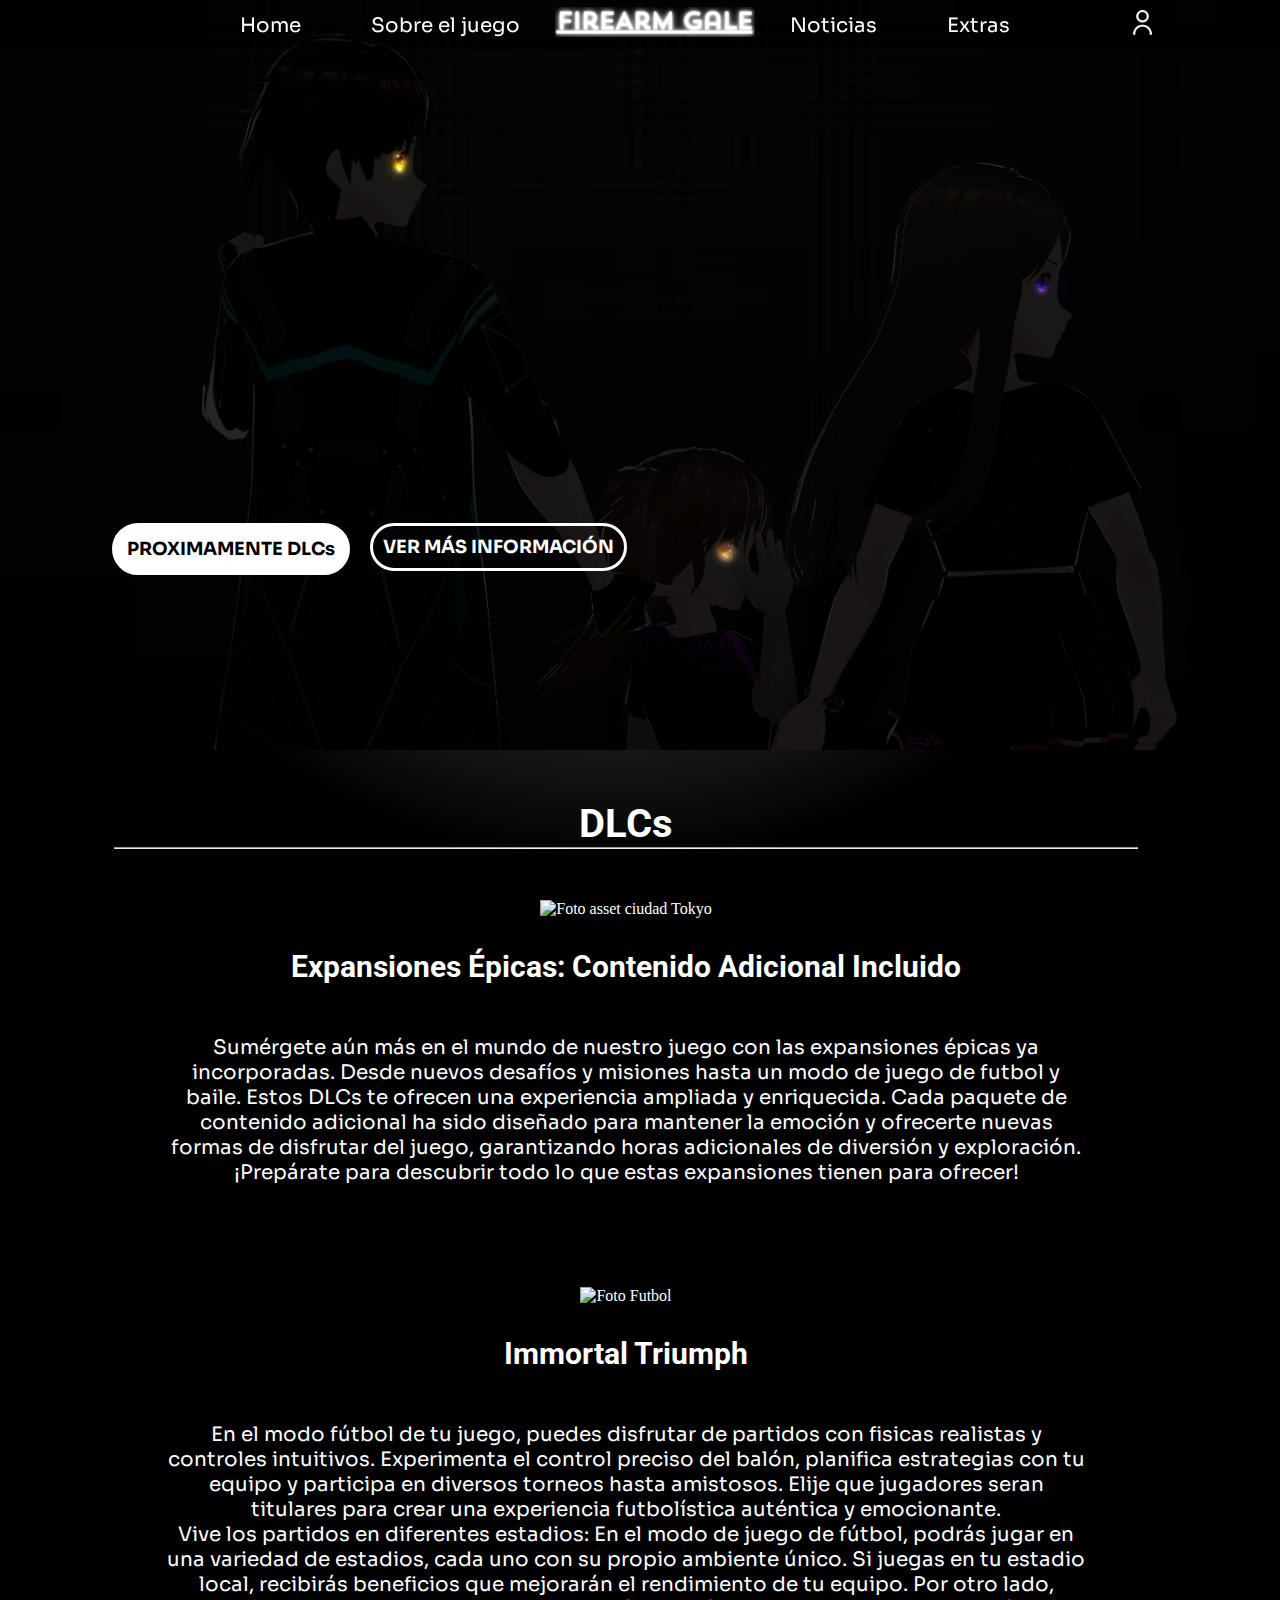
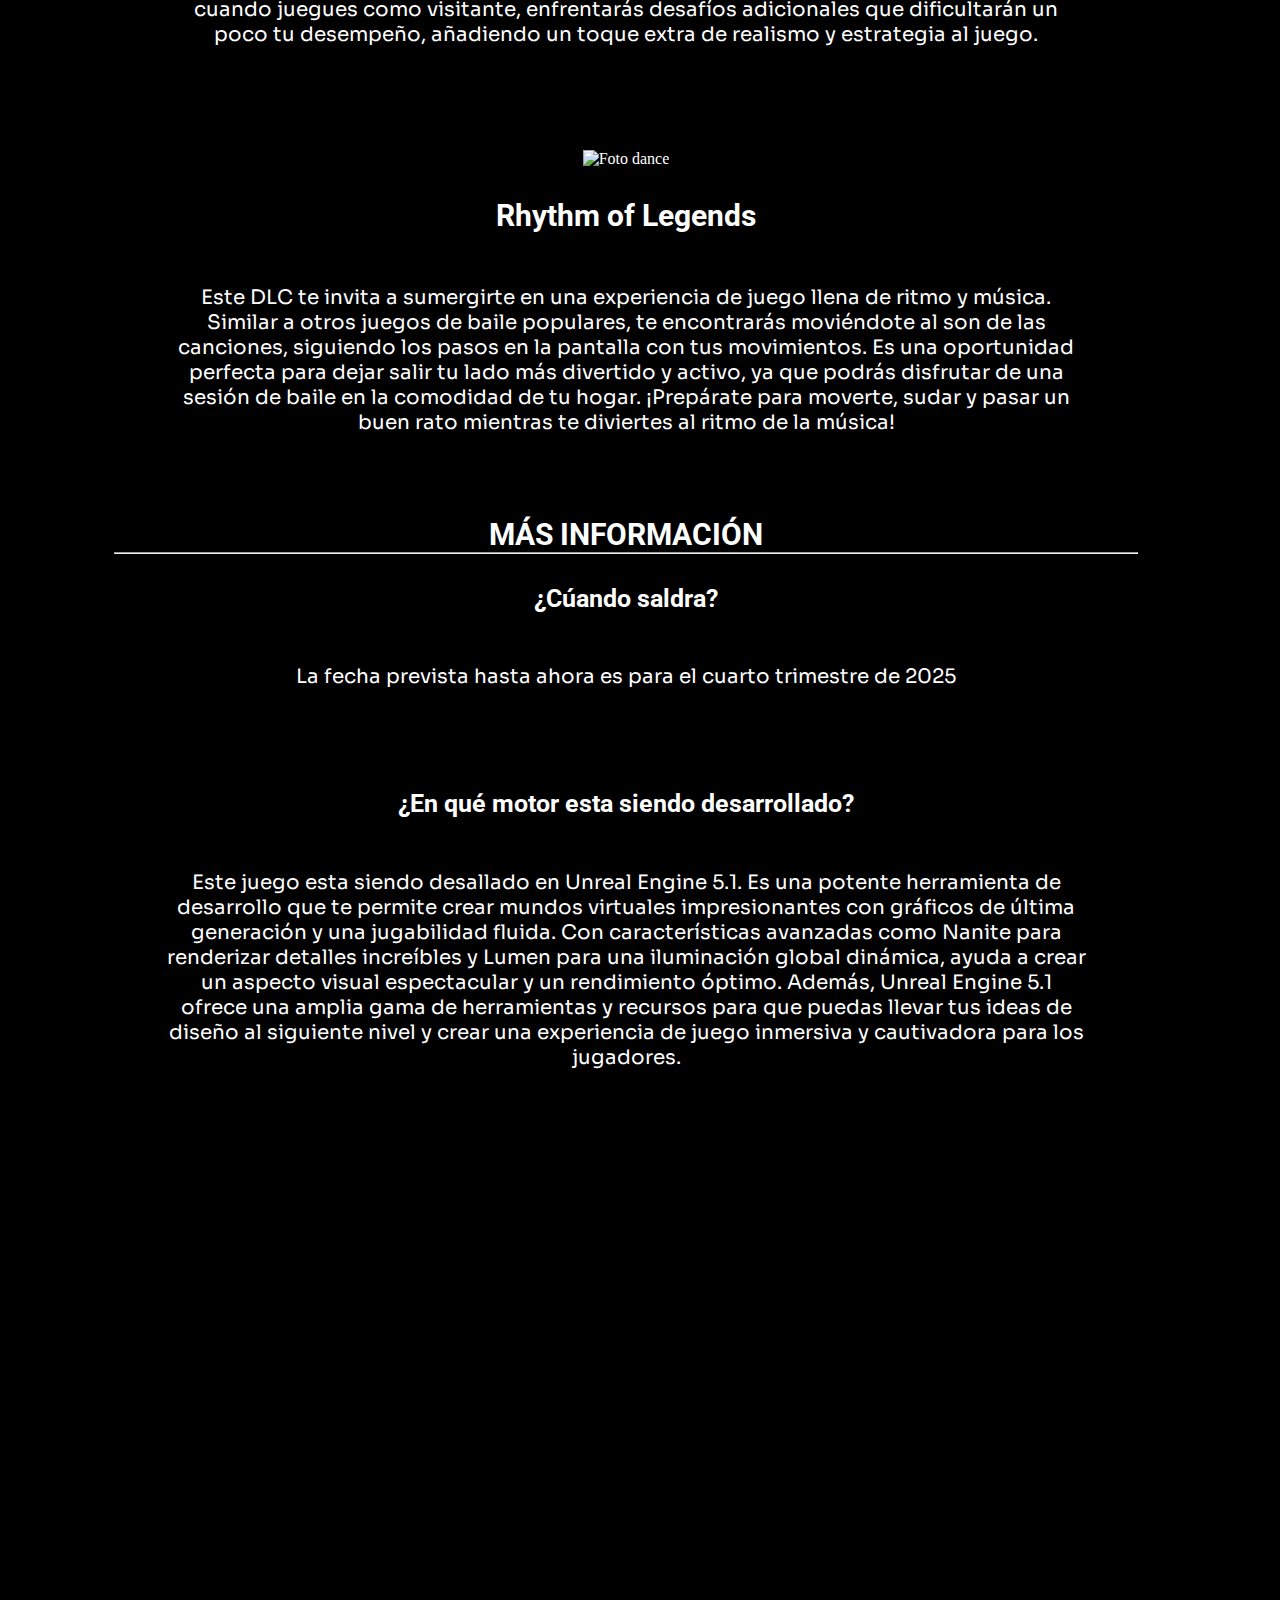
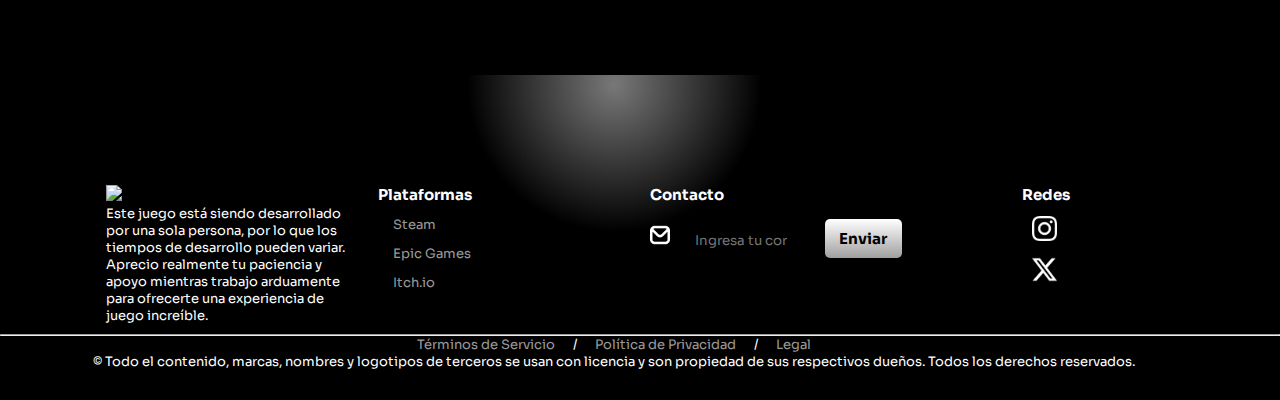
==== TP Proyecto propio/extras.html @ 7b121364 "creacion de repositorio" ====
<!DOCTYPE html>
<html lang="en">
<head>
    <meta charset="UTF-8">
    <meta name="viewport" content="width=device-width, initial-scale=1.0">
    <title>Extra</title>
    <link rel="stylesheet" href="style.css">
    <script src="script.js"></script>
</head>
<body>
    <header>
        <nav>
            <ul id="navegacion">
                <li class="mid"><a href=index.html#Presentacion>Home</a></li>
                <li class="mid"><a href=index.html#About>Sobre el juego</a></li>
                <li><img id="logo" src="assets/images/logo.png" alt="Logo"></li>
                <li class="mid"><a href=index.html#noticias>Noticias</a></li>
                <li class="mid"><a href="extras.html" target="_blank">Extras</a></li>
                <li class="iconmid"><a href="login.html"><img class="icons" src="assets/images/iconos/usuario.png" alt=""></a></li>
            </ul>
        </nav>
    </header>
    <main>
        <section id="Presentacion2">
            <ul id="DescargarMasinfo">
                <li><a id="Descargar" href="" >PROXIMAMENTE DLCs</a></li>
                <li><a id="Masinfo" href=#moreinfo >VER MÁS INFORMACIÓN</a></li>
            </ul>
        </section>
        <section id="About">
            <h2>DLCs</h2>
            <hr>
            <div>
                <img class="imgabout" src="/assets/images/ciudad 2.jpeg" alt="Foto asset ciudad Tokyo">
                <h3>Expansiones Épicas: Contenido Adicional Incluido</h3>
                <p class="parrafoabout">Sumérgete aún más en el mundo de nuestro juego con las expansiones épicas ya incorporadas. Desde nuevos desafíos 
                    y misiones hasta un modo de juego de futbol y baile. Estos DLCs te ofrecen una experiencia ampliada y enriquecida. Cada paquete 
                    de contenido adicional ha sido diseñado para mantener la emoción y ofrecerte nuevas formas de disfrutar del juego, garantizando horas
                    adicionales de diversión y exploración. ¡Prepárate para descubrir todo lo que estas expansiones tienen para ofrecer!</p>
            </div>
            <div>
                <img class="imgabout" src="/assets/images/Futbol.jpeg" alt="Foto Futbol">
                <h3>Immortal Triumph</h3>
                <p class="parrafoabout">En el modo fútbol de tu juego, puedes disfrutar de partidos con fisicas realistas y controles intuitivos. Experimenta el control 
                    preciso del balón, planifica estrategias con tu equipo y participa en diversos torneos hasta amistosos. Elije que jugadores seran titulares para 
                    crear una experiencia futbolística auténtica y emocionante. 
                    <br>
                    Vive los partidos en diferentes estadios: En el modo de juego de fútbol, podrás jugar en una variedad de estadios, cada uno con su propio ambiente único. Si juegas en tu estadio local, recibirás beneficios que mejorarán el rendimiento de tu equipo. Por otro lado, cuando juegues como visitante, enfrentarás desafíos adicionales que dificultarán un poco tu desempeño, añadiendo un toque extra de realismo y estrategia al juego.
                </p>
            </div>
            <div>
                <img class="imgabout" src="/assets/images/dance.png" alt="Foto dance">
                <h3>Rhythm of Legends</h3>
                <p class="parrafoabout">Este DLC te invita a sumergirte en una experiencia de juego llena de ritmo y música. Similar a otros juegos de 
                    baile populares, te encontrarás moviéndote al son de las canciones, siguiendo los pasos en la pantalla con tus movimientos. Es una 
                    oportunidad perfecta para dejar salir tu lado más divertido y activo, ya que podrás disfrutar de una sesión de baile en la comodidad 
                    de tu hogar. ¡Prepárate para moverte, sudar y pasar un buen rato mientras te diviertes al ritmo de la música!
                </p>
            </div>
            <div id="moreinfo">
                <h3>MÁS INFORMACIÓN</h3>
                <hr>
                <h4 class="h4about">¿Cúando saldra?</h4>
                <p class="parrafoabout">La fecha prevista hasta ahora es para el cuarto trimestre de 2025</p>
                <br>
                <h4 class="h4about">¿En qué motor esta siendo desarrollado?</h4>
                <p class="parrafoabout">Este juego esta siendo desallado en Unreal Engine 5.1. Es una potente herramienta de desarrollo que 
                    te permite crear mundos virtuales impresionantes con gráficos de última generación y una jugabilidad fluida. Con características 
                    avanzadas como Nanite para renderizar detalles increíbles y Lumen para una iluminación global dinámica, ayuda a crear 
                    un aspecto visual espectacular y un rendimiento óptimo. Además, Unreal Engine 5.1 ofrece una amplia gama de herramientas y 
                    recursos para que puedas llevar tus ideas de diseño al siguiente nivel y crear una experiencia de juego inmersiva y cautivadora 
                    para los jugadores.
                </p>
                <iframe width="1000" height="500" src="https://www.youtube.com/embed/TBtTIaq_4AE?si=KAbHtKYn0ULtM_JH" title="YouTube video player" frameborder="0" allow="accelerometer; autoplay; clipboard-write; encrypted-media; gyroscope; picture-in-picture; web-share" referrerpolicy="strict-origin-when-cross-origin" allowfullscreen></iframe>
            </div>
        </section>
    </main>
    <footer>
        <div class="fila">
            <div class="col">
                <img src="assets/images/logo2.png" id="logofoot">
                <p>Este juego está siendo desarrollado por una sola persona, por lo que los tiempos de desarrollo pueden variar. 
                    Aprecio realmente tu paciencia y apoyo mientras trabajo arduamente para ofrecerte una experiencia de juego increíble.
                </p>
            </div>
            <div class="col">                
                <ul id="plataformasfooter">
                    <li class="plataformas"><h5>Plataformas</h5></li>
                    <li class="plataformas"><a class="Tf" href="">Steam</a></li>
                    <li class="plataformas"><a class="Tf" href="">Epic Games</a></li>
                    <li class="plataformas"><a class="Tf" href="">Itch.io</a></li>
                </ul>
            </div>
            <div class="col">
                <h5>Contacto</h5>
                <form id="contacto">
                    <img class="iconemail" src="assets/images/iconos/envelope.png" alt="">
                    <input type="email" id="emailfooter" placeholder="Ingresa tu correo">
                    <button type="submit">Enviar</button>
                </form>
            </div>
            <div class="col">
                <ul id="colredes">
                    <li class="redes"><h5>Redes</h5></li>
                    <li class="redes"><a class="linkRed" target="_blank" href="https://www.instagram.com/firearmshowdownfactor/"><img class="icons" src="assets/images/iconos/instagram.png" alt=""></a></li>
                    <li class="redes"><a class="linkRed" target="_blank" href="https://x.com/FirearmSFactor"><img class="icons" src="assets/images/iconos/twitter-alt.png" alt=""></a></li>
                </ul>
            </div>
        </div>
        <hr>
        <div id="copyright">
            <p><a class="TC" href="">Términos de Servicio</a> / <a class="TC" href="">Política de Privacidad</a> / <a class="TC" href="">Legal</a></p>
            <p>© Todo el contenido, marcas, nombres y logotipos de terceros se usan con licencia y son propiedad de sus respectivos dueños. Todos los derechos reservados.</p>
        </div>
    </footer>
</body>
</html>
---- TP Proyecto propio/style.css ----
/* Index */

@import url('https://fonts.googleapis.com/css2?family=Sora:wght@100..800&display=swap');
@import url('https://fonts.googleapis.com/css2?family=Roboto:ital,wght@0,100;0,300;0,400;0,500;0,700;0,900;1,100;1,300;1,400;1,500;1,700;1,900&display=swap');

*{
    margin: 0;
    padding: 0;
}

header {
    width: 100%;
    height: 50px;
    background-color: rgba(0, 0, 0, 0.447);
    top: 0;
    left: 0;
    justify-content: center;
    align-items: center;
    position: fixed;
    display: flex;
    z-index: 100000;
}

body {
    background-color: black;
}

main {
    background: radial-gradient(circle at 48% 8%, rgb(120, 120, 120) 0%, rgba(0, 0, 0, 0.5) 20%);
}

footer {
    width: 100%;
    position: absolute;
    bottom: 1;
    left: 0;
    background: radial-gradient(circle at 48% 3%, rgb(120, 120, 120) 0%, rgb(0, 0, 0) 20%);
    color: white;
    padding: 100px 0 30px 0px;
    font-size: 13px;
    font-family: "Sora", sans-serif;
}

nav {
    color: white;
    font-size: 20px;
    font-family: "Sora", sans-serif;
    display: flex;
    position: absolute;
    left: 16%;
}

a {
    color: white;
    text-decoration: none;
    margin: 0 15px;
}

header.scrolled {
    border-bottom: 2px solid white; /* Línea blanca que aparece al hacer scroll */
}

h2 {
    color: white;
    text-align: Center;
    font-size: 40px;
    font-family: "Roboto", sans-serif;
}

h3 {
    color: white;
    font-size: 30px;
    text-align: Center;
    font-family: "Roboto", sans-serif;
    margin-top: 3%;
}

h4 {
    color: white;
    text-align: Center;
    font-family: "Roboto", sans-serif;
    margin-top: 3%;
    font-size: 20px;
}

h5 {
    font-size: 15px;
}

h6 {
    color: white;
    text-align: left;
    padding-left: 17%;
    margin: 10px 0;
}

.h4about {
    color: white;
    text-align: Center;
    font-family: "Roboto", sans-serif;
    margin-top: 3%;
    font-size: 25px;
}

#navegacion {
    list-style: none;
    display: flex;
    justify-content: center;
    align-items: center;
}

#Presentacion {
    background-image: url(assets/images/portada.png);
    background-size: cover;
    background-position: center;
    background-repeat: no-repeat;
    width: 100%;
    height: 750px;
    display: flex;
    justify-content: center;
    align-items: center;
    position: relative;
}

#DescargarMasinfo {
    list-style: none;
    position: absolute;
    bottom: 22%;
    left: 8%;
    display: flex;
}

#Descargar, #Masinfo {
    display: block;
    text-decoration: none;
    border-radius: 35px;
    padding: 13px 10px;
    font-size: 18px;
    font-weight: bold;
    font-family: "Sora", sans-serif;
}

#Descargar {
    color: black;
    background: white;
    border: white solid 5px;
}

#Masinfo {
    color: rgb(255, 255, 255);
    border: white solid 3px;
}

#ContenedorDeNoticias {
    overflow: auto;
    background-color: rgba(0, 0, 0, 0);
    display: flex;
    justify-content: center;
    align-items: center;
}

#noticias, #About {
    padding-left: 5%;
    width: 80%;
    margin: 50px;
    height: auto;
    color: white;
    text-align: center;
}

#selecfooter {
    display: flex;
    width: 100%;
    height: 30%;
    justify-content: center;
    margin-top: 3%;
}

#redes {
    width: 40%;
    display: flex;
    flex-direction: column;
}

#copyright {
    width: 90%;
    padding-left: 3%;
    text-align: center;
}

#textocopyright {
    color: rgba(255, 255, 255, 0.615);
    font-size: 13px;
    font-family: "Sora", sans-serif;
    text-align: center;
}

#logo {
    width: 200px;
    height: auto;
    margin: 0 auto;
}

#pegi {
    width: 50px;
    height: auto;
    margin: 0 auto;
}

#logofoot  {
    width: 150px;
    height: auto;
}

#contacto {
    display: flex;
    align-items: center;
    justify-content: space-between;
    border-bottom: 1x solid white;
    margin-bottom: 30px;
}

#emailfooter {
    background: none;
    border: none;
    outline: none;
    color: white;
}

#colredes {
    margin-left: 100px;
}

.Iconsheader {
    text-decoration: none;
}

.infojuego {
    display: grid;
    grid-template-columns: repeat(auto-fit, minmax(50%, 1fr));
    gap: 20px;
}

.mid:hover {
    font-weight: bold;
}

.linkRed {
    margin: 10px;
}

.TC, .Tf {
    text-decoration: none;
    color: white;
    color: rgba(255, 255, 255, 0.615);
}

.imagennoticia{
    width: 100%;
    height: 30%;
    padding: -10%;
}

.fecha{
    padding-left: 10px;
}

.parrafonoticia{
    display: none;
    color: white;
    font-size: 18px;
}

.tarjeta:hover .parrafonoticia{
    display: block;
}

.tarjeta{
    background-color: rgba(94, 94, 94, 0.358);
    width: 30%;
    margin: 1%;
    padding: 0.5%;
    border-radius: 1%;
    color: white;
    display: inline-block;
    font-family: "Sora", sans-serif;
    font-size: 15px;
}

.imgabout {
    margin-top: 5%;
    width: 100%;
    height: auto;
    grid-column: 2;
    grid-row: 1;
}

.imgabout2 {
    margin-top: 5%;
    width: 100%;
    height: auto;
    grid-column: 1;
    grid-row: 1;
}

.textabout2 {
    grid-column: 2;
    grid-row: 1;
}

.textabout {
    grid-column: 1;
    grid-row: 1;
}

.parrafoabout{
    color: white;
    font-size: 20px;
    font-family: "Sora", sans-serif;
    padding: 5%;
}

.icons {
    width: 25px;
}

.icons:hover {
    width: 27px;
}

.Iconsheader {
    display: flex;
    position: absolute;
    left: 110%;
    margin-top: 1%;
}   

.plataformas , .redes {
    list-style: none;
    margin-bottom: 12px;
}

.fila {
    width: 85%;
    margin: auto;
    display: flex;
    justify-content: center;
    align-items: space-between;
}

.col {
    flex-basis: 25%;
    padding: 10px;
    align-items: center; /* Alinea los elementos al centro si es necesario */
}

.iconemail {
    width: 20px;
    height: auto;
}

.mid , .iconmid , #Descargar , #Masinfo  {
    display: inline-block;
    margin: 10px;
    padding: 10px;
}

.iconmid {
    margin-left: 60px;
}

/* Login */

label,input{
    display: inline-block;
    width: 90%;
    height: auto;
    font-family: "Sora", sans-serif;
    background-color: rgba(0, 0, 0, 0);
}

input{
    border: 2px solid white;
    border-radius: 5px;
    margin-top: 5%;
    width: 100%;
    height: 40px;
    color: white;
    padding-left: 10%;
}

button{
    width: 70%;
    margin-top: 6%;
    margin-bottom: 3%;
    font-family: "Sora", sans-serif;
    font-size: 15px;
    font-weight: bold;
    background: linear-gradient(rgb(255, 255, 255), rgba(255, 255, 255, 0.629));
    border: none;
    border-radius: 5px;
    padding: 10px;
    margin-left: 15%;
}

#boton {
    display: flex;
    justify-content: center;
    align-items: center;
}

#Usu, #Email, #Contra, #NombreApellido {
    padding-bottom: 7%;
}

#fondologin{
    background-color: rgba(0, 0, 0, 0.384);
    margin-top: 3%;
    width: 50%;
    height: 600px;
    max-height: 870px;
    color: white;
    font-family: "Sora", sans-serif;
    font-size: 20px;
    display: flex;
    flex-direction: column;
    align-items: center;
    justify-content: center;
}

#ErrorUsuario , #ErrorContrasenia,  #ErrorEmail , #ErrorName {
    color: red;
    font-size: 13px;
    display: none;
    margin: 10px;
}

#formulario{    
    width: 60%;
    height: auto;
    padding-bottom: 30px;
    margin: 20px;
}

#Mainlogin {
    background-image: url(assets/images/fondo.png);
    background-size: cover;
    background-position: center;
    background-repeat: no-repeat;
    width: auto;
    height: 700px;
    justify-content: center;
    align-items: center;
    position: relative;
}

.OpcionesIS {
    display: inline-block;
    margin: 3%;
    font-size: 15px;
    justify-content: center;
}

/* Registrarse */

#MainRegister {
    background-image: url(assets/images/fondo.png);
    background-size: cover;
    background-position: center;
    background-repeat: no-repeat;
    width: auto;
    max-height: 860px;
    justify-content: center;
    align-items: center;
    position: relative;
}

#fondoRegistro {
    background-color: rgba(0, 0, 0, 0.547);
    margin-top: 3%;
    width: 50%;
    height: 860px;
    color: white;
    font-family: "Sora", sans-serif;
    font-size: 20px;
    display: flex;
    flex-direction: column;
    align-items: center;
    justify-content: center;
}


/* Extra */

#Presentacion2 {
    background-image: url(assets/images/portada2.jpg);
    background-size: cover;
    background-position: center;
    background-repeat: no-repeat;
    width: auto;
    height: 750px;
    display: flex;
    justify-content: center;
    align-items: center;
    position: relative;
}
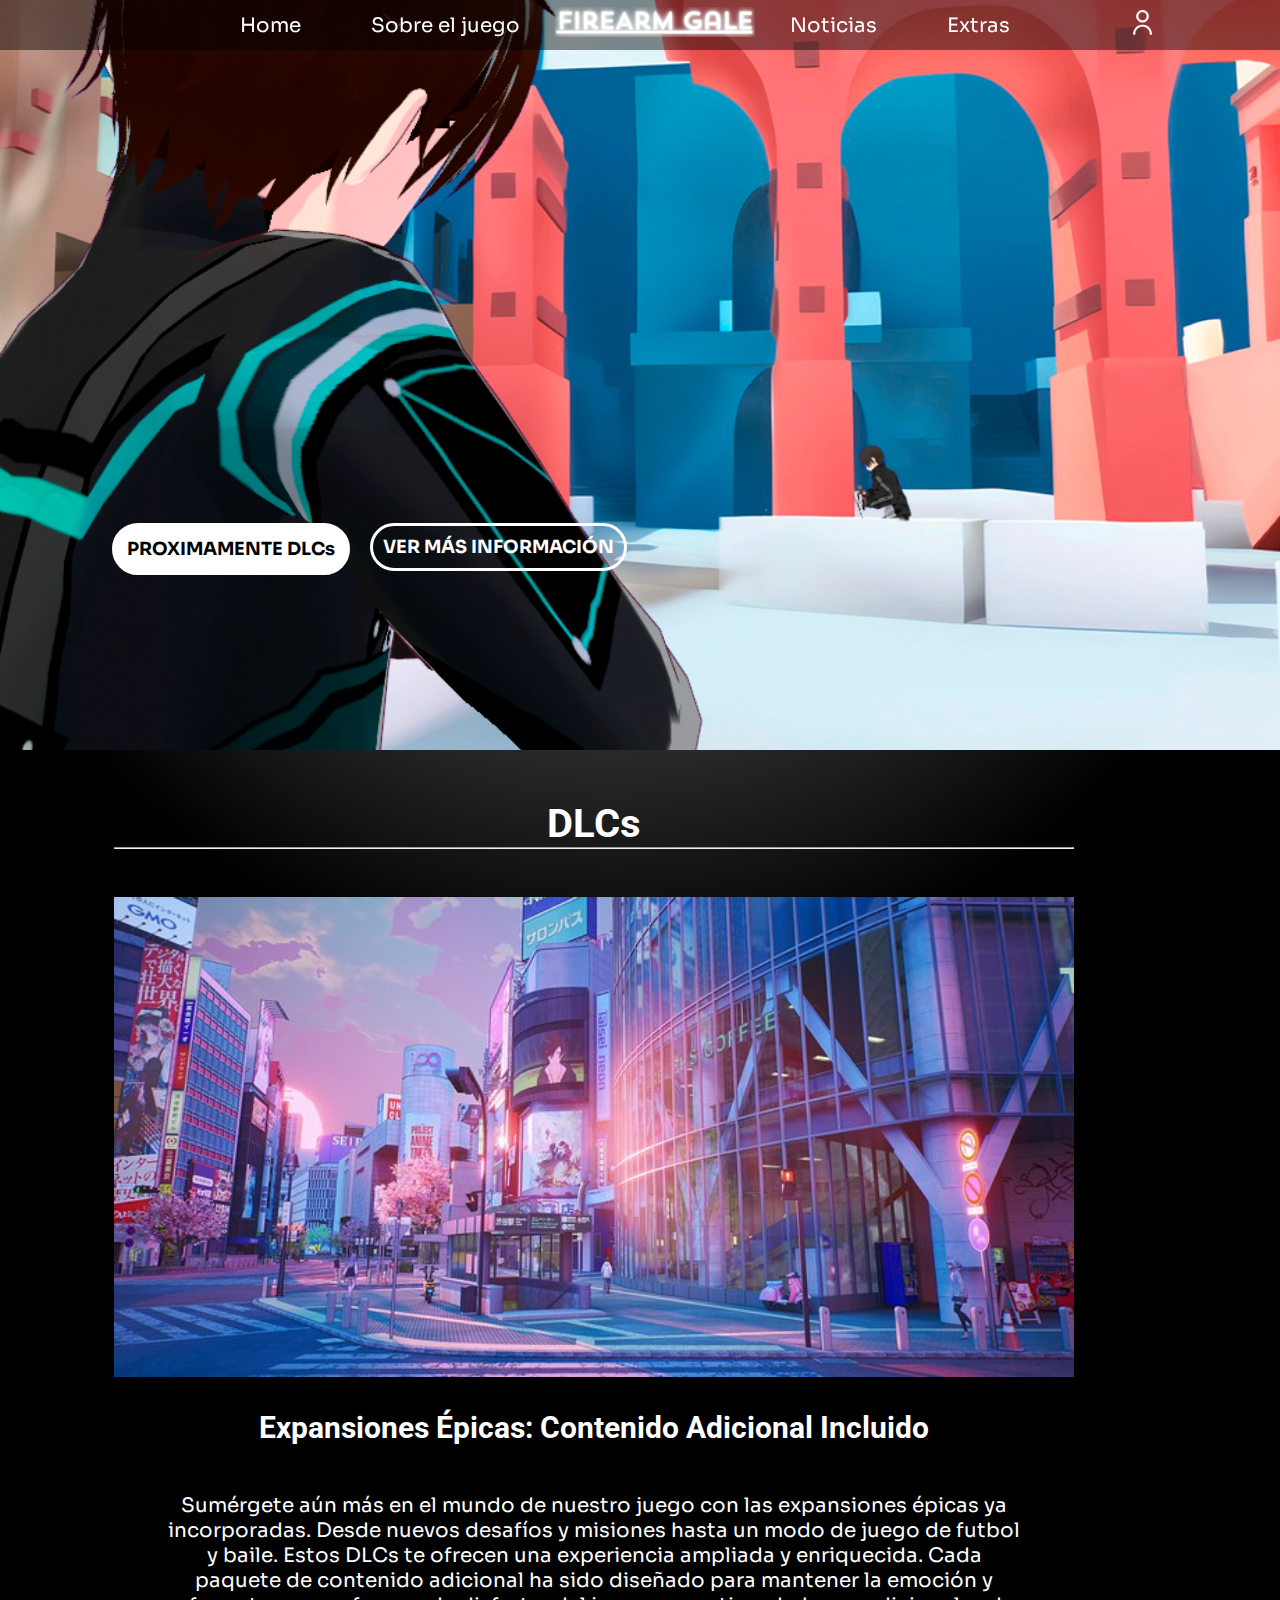
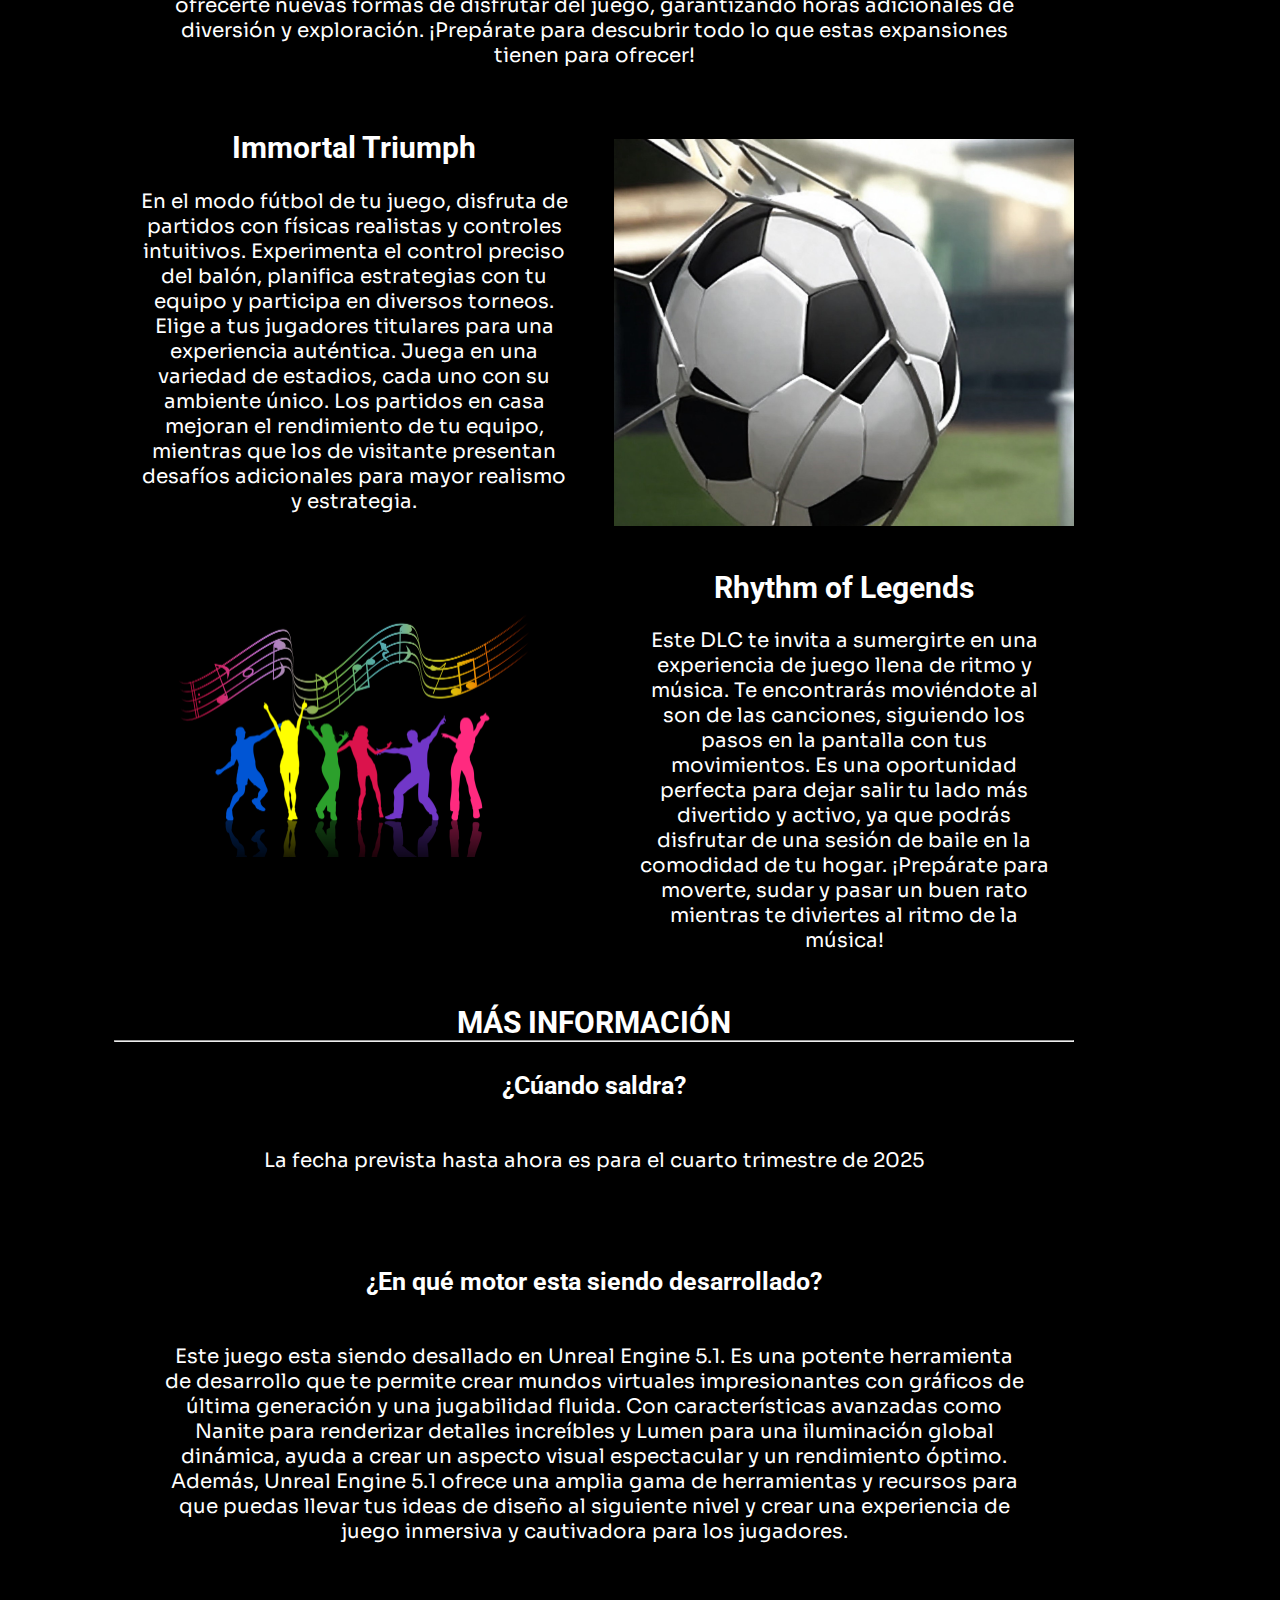
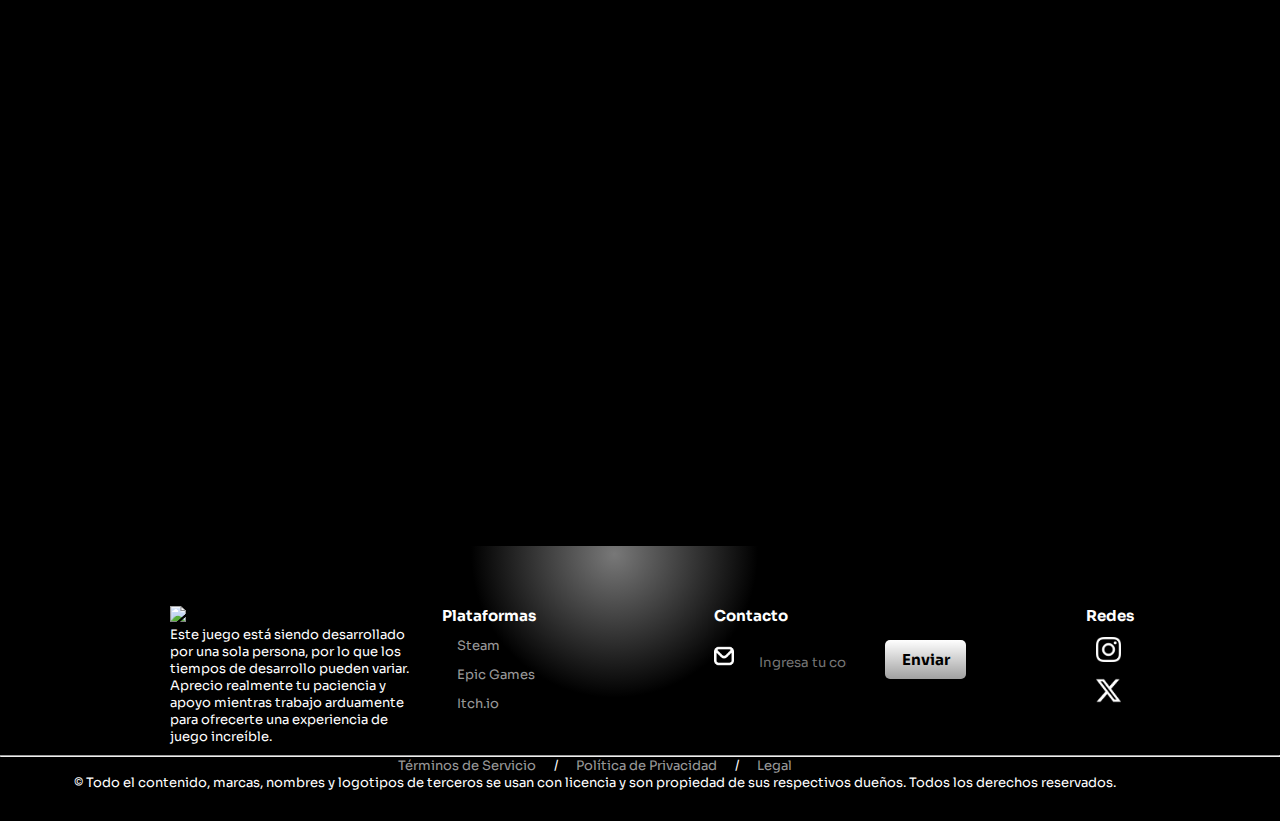
==== commit 7e0cf1b1: "Actualizacion de la pagina" ====
--- a/TP Proyecto propio/extras.html
+++ b/TP Proyecto propio/extras.html
@@ -31,31 +31,35 @@
             <h2>DLCs</h2>
             <hr>
             <div>
-                <img class="imgabout" src="/assets/images/ciudad 2.jpeg" alt="Foto asset ciudad Tokyo">
+                <img class="imgabout" src="/TP Proyecto propio/assets/images/ciudad 2.jpeg" alt="Foto asset ciudad Tokyo">
                 <h3>Expansiones Épicas: Contenido Adicional Incluido</h3>
                 <p class="parrafoabout">Sumérgete aún más en el mundo de nuestro juego con las expansiones épicas ya incorporadas. Desde nuevos desafíos 
                     y misiones hasta un modo de juego de futbol y baile. Estos DLCs te ofrecen una experiencia ampliada y enriquecida. Cada paquete 
                     de contenido adicional ha sido diseñado para mantener la emoción y ofrecerte nuevas formas de disfrutar del juego, garantizando horas
                     adicionales de diversión y exploración. ¡Prepárate para descubrir todo lo que estas expansiones tienen para ofrecer!</p>
             </div>
-            <div>
-                <img class="imgabout" src="/assets/images/Futbol.jpeg" alt="Foto Futbol">
-                <h3>Immortal Triumph</h3>
-                <p class="parrafoabout">En el modo fútbol de tu juego, puedes disfrutar de partidos con fisicas realistas y controles intuitivos. Experimenta el control 
-                    preciso del balón, planifica estrategias con tu equipo y participa en diversos torneos hasta amistosos. Elije que jugadores seran titulares para 
-                    crear una experiencia futbolística auténtica y emocionante. 
-                    <br>
-                    Vive los partidos en diferentes estadios: En el modo de juego de fútbol, podrás jugar en una variedad de estadios, cada uno con su propio ambiente único. Si juegas en tu estadio local, recibirás beneficios que mejorarán el rendimiento de tu equipo. Por otro lado, cuando juegues como visitante, enfrentarás desafíos adicionales que dificultarán un poco tu desempeño, añadiendo un toque extra de realismo y estrategia al juego.
-                </p>
+
+            <div class="infojuego">
+                <img class="imgabout" src="/TP Proyecto propio/assets/images/Futbol.jpeg" alt="Foto Futbol">
+                <div class="textabout">
+                    <h3>Immortal Triumph</h3>
+                    <p class="parrafoabout">En el modo fútbol de tu juego, disfruta de partidos con físicas realistas y controles intuitivos. Experimenta el 
+                        control preciso del balón, planifica estrategias con tu equipo y participa en diversos torneos. Elige a tus jugadores titulares para 
+                        una experiencia auténtica. Juega en una variedad de estadios, cada uno con su ambiente único. Los partidos en casa mejoran el 
+                        rendimiento de tu equipo, mientras que los de visitante presentan desafíos adicionales para mayor realismo y estrategia.
+                    </p>
+                </div>
             </div>
-            <div>
-                <img class="imgabout" src="/assets/images/dance.png" alt="Foto dance">
-                <h3>Rhythm of Legends</h3>
-                <p class="parrafoabout">Este DLC te invita a sumergirte en una experiencia de juego llena de ritmo y música. Similar a otros juegos de 
-                    baile populares, te encontrarás moviéndote al son de las canciones, siguiendo los pasos en la pantalla con tus movimientos. Es una 
-                    oportunidad perfecta para dejar salir tu lado más divertido y activo, ya que podrás disfrutar de una sesión de baile en la comodidad 
-                    de tu hogar. ¡Prepárate para moverte, sudar y pasar un buen rato mientras te diviertes al ritmo de la música!
-                </p>
+            <br>
+            <div class="infojuego">
+                <img class="imgabout2" src="/TP Proyecto propio/assets/images/dance.png" alt="Foto dance">
+                <div class="textabout2">
+                    <h3>Rhythm of Legends</h3>
+                    <p class="parrafoabout2">Este DLC te invita a sumergirte en una experiencia de juego llena de ritmo y música. Te encontrarás moviéndote al son de las canciones, siguiendo los pasos en la pantalla con tus movimientos. Es una 
+                        oportunidad perfecta para dejar salir tu lado más divertido y activo, ya que podrás disfrutar de una sesión de baile en la comodidad 
+                        de tu hogar. ¡Prepárate para moverte, sudar y pasar un buen rato mientras te diviertes al ritmo de la música!
+                    </p>
+                </div>
             </div>
             <div id="moreinfo">
                 <h3>MÁS INFORMACIÓN</h3>
--- a/TP Proyecto propio/style.css
+++ b/TP Proyecto propio/style.css
@@ -6,6 +6,7 @@
 *{
     margin: 0;
     padding: 0;
+    box-sizing: border-box;
 }
 
 header {
@@ -36,7 +37,7 @@
     left: 0;
     background: radial-gradient(circle at 48% 3%, rgb(120, 120, 120) 0%, rgb(0, 0, 0) 20%);
     color: white;
-    padding: 100px 0 30px 0px;
+    padding: 50px 0px 30px 0px;
     font-size: 13px;
     font-family: "Sora", sans-serif;
 }
@@ -255,36 +256,10 @@
     color: rgba(255, 255, 255, 0.615);
 }
 
-.imagennoticia{
-    width: 100%;
-    height: 30%;
-    padding: -10%;
-}
-
 .fecha{
+    font-family: "Sora", sans-serif;
+    font-size: 13px;
     padding-left: 10px;
-}
-
-.parrafonoticia{
-    display: none;
-    color: white;
-    font-size: 18px;
-}
-
-.tarjeta:hover .parrafonoticia{
-    display: block;
-}
-
-.tarjeta{
-    background-color: rgba(94, 94, 94, 0.358);
-    width: 30%;
-    margin: 1%;
-    padding: 0.5%;
-    border-radius: 1%;
-    color: white;
-    display: inline-block;
-    font-family: "Sora", sans-serif;
-    font-size: 15px;
 }
 
 .imgabout {
@@ -293,6 +268,21 @@
     height: auto;
     grid-column: 2;
     grid-row: 1;
+}
+
+.textabout {
+    display: grid;
+    justify-items: center; /* Centrar todos los elementos horizontalmente */
+    align-items: center;   /* Centrar todos los elementos verticalmente */
+    grid-column: 1;
+    grid-row: 1;
+}
+
+.parrafoabout{
+    color: white;
+    font-size: 20px;
+    font-family: "Sora", sans-serif;
+    padding: 5%;
 }
 
 .imgabout2 {
@@ -308,16 +298,13 @@
     grid-row: 1;
 }
 
-.textabout {
-    grid-column: 1;
+.parrafoabout2 {
+    color: white;
+    font-size: 20px;
+    font-family: "Sora", sans-serif;
+    padding: 5%;
+    grid-column: 2;
     grid-row: 1;
-}
-
-.parrafoabout{
-    color: white;
-    font-size: 20px;
-    font-family: "Sora", sans-serif;
-    padding: 5%;
 }
 
 .icons {
@@ -342,7 +329,7 @@
 
 .fila {
     width: 85%;
-    margin: auto;
+    margin-left: 160px;
     display: flex;
     justify-content: center;
     align-items: space-between;
@@ -493,7 +480,7 @@
 /* Extra */
 
 #Presentacion2 {
-    background-image: url(assets/images/portada2.jpg);
+    background-image: url(/TP\ Proyecto\ propio/assets/images/probar.jpg);
     background-size: cover;
     background-position: center;
     background-repeat: no-repeat;
@@ -504,3 +491,73 @@
     align-items: center;
     position: relative;
 }
+
+
+
+
+/* Noticias */
+
+.borde{
+    padding: 10px 10%;
+}
+
+#contenedorNoticias{
+    padding: 50px 0;
+}
+
+.area_noticia{
+    display: grid;
+    grid-template-columns: repeat(auto-fit, minmax(250px, 1fr));
+    grid-gap: 40px;
+    margin-top: 50px;
+}
+
+.tarjeta {
+	border-radius: 10px;
+	position: relative;
+	overflow: hidden;
+	box-shadow: 5px 5px 15px rgba(0,0,0,0.9);
+}
+
+.imagennoticia{
+    width: 100%;
+    border-radius: 10px;
+    display: block;
+    transition: transform 0.5s;
+}
+
+.parrafonoticia{
+    color: white;
+    font-size: 20px;
+    font-family: "Sora", sans-serif;
+    padding-top: 10px;
+}
+
+.overlay {
+	width: 100%;
+	height: 0;
+	background: linear-gradient(transparent,#1c1c1c 58%);
+	border-radius: 10px;
+	position: absolute;
+	left: 0;
+	bottom: 0;
+	overflow: hidden;
+	display: flex;
+	align-items: center;
+	justify-content: center;
+	flex-direction: column;
+	padding: 0 40px;
+	text-align: center;
+	font-size: 14px;
+	transition: height 0.5s;
+    backdrop-filter: blur(10px);
+}
+
+.tarjeta:hover img{
+    transform: scale(1.1);
+}
+
+.tarjeta:hover .overlay{
+    height: 100%;
+}
+
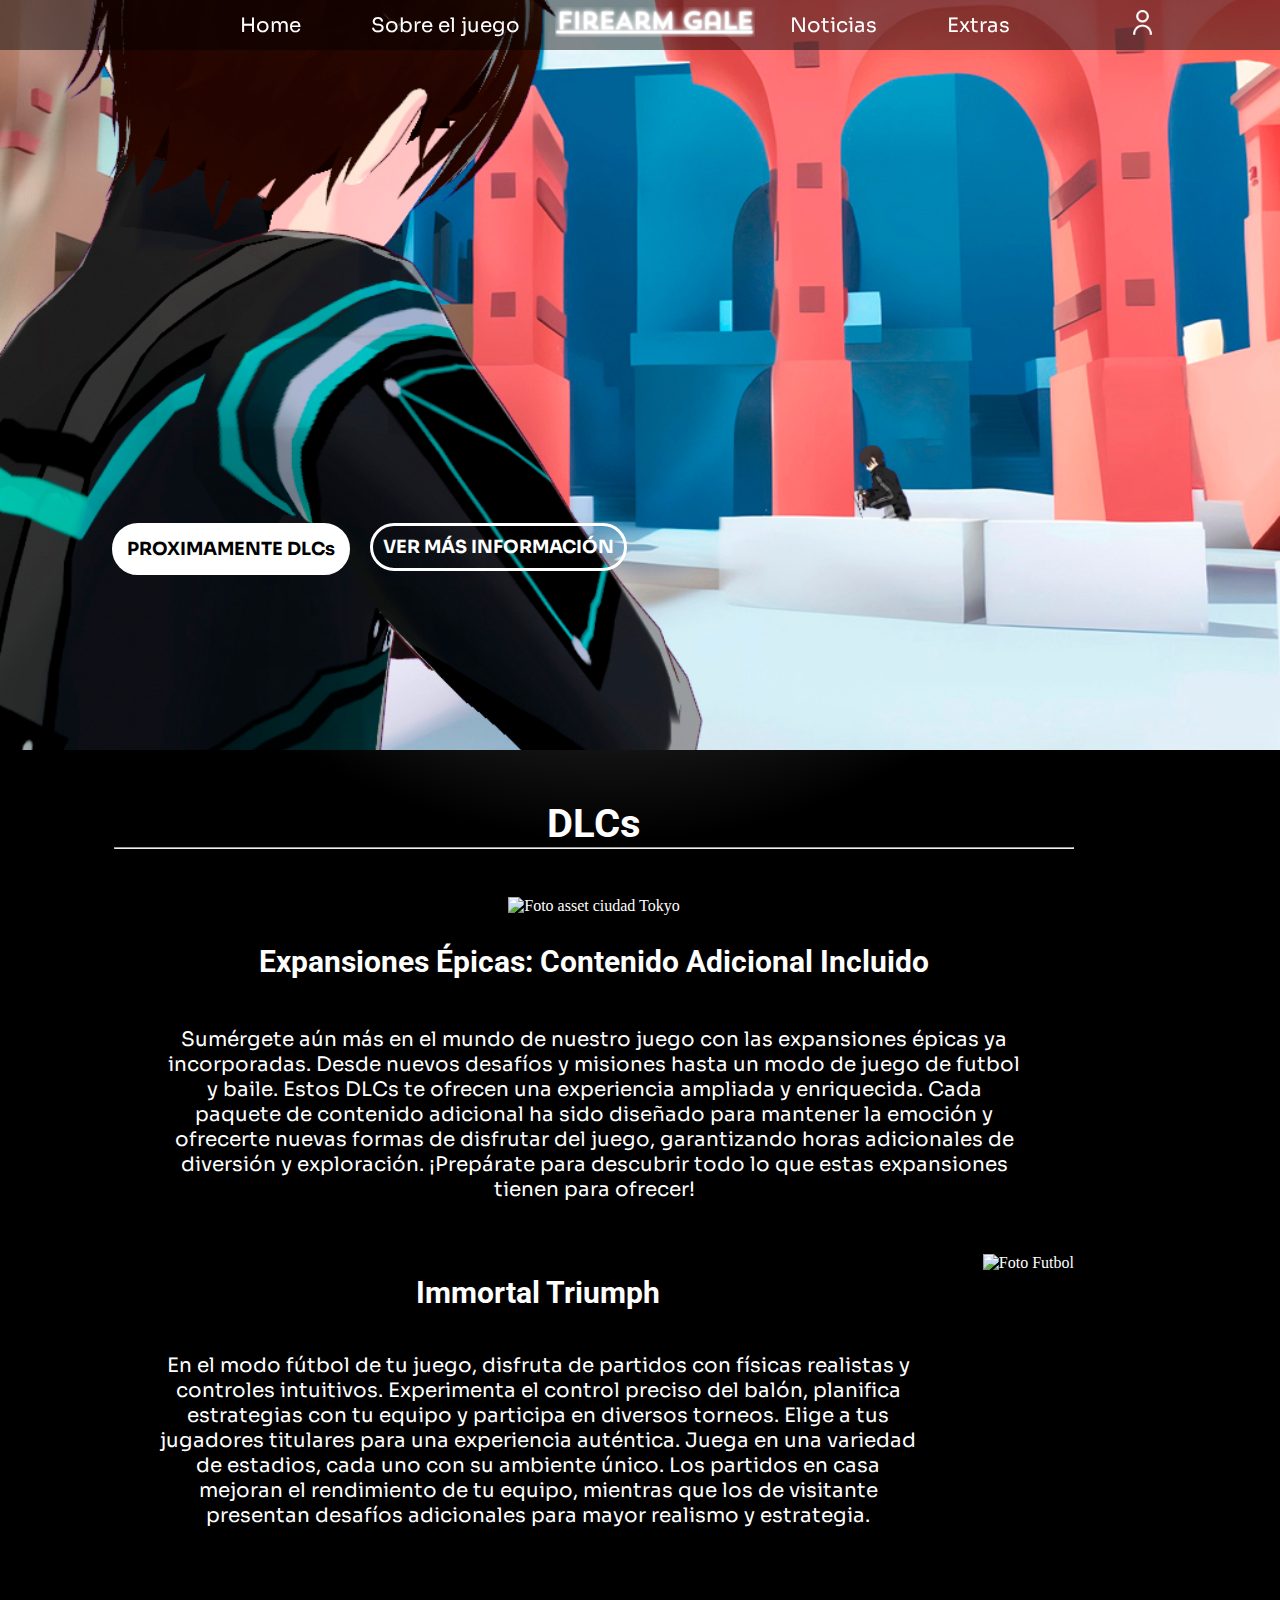
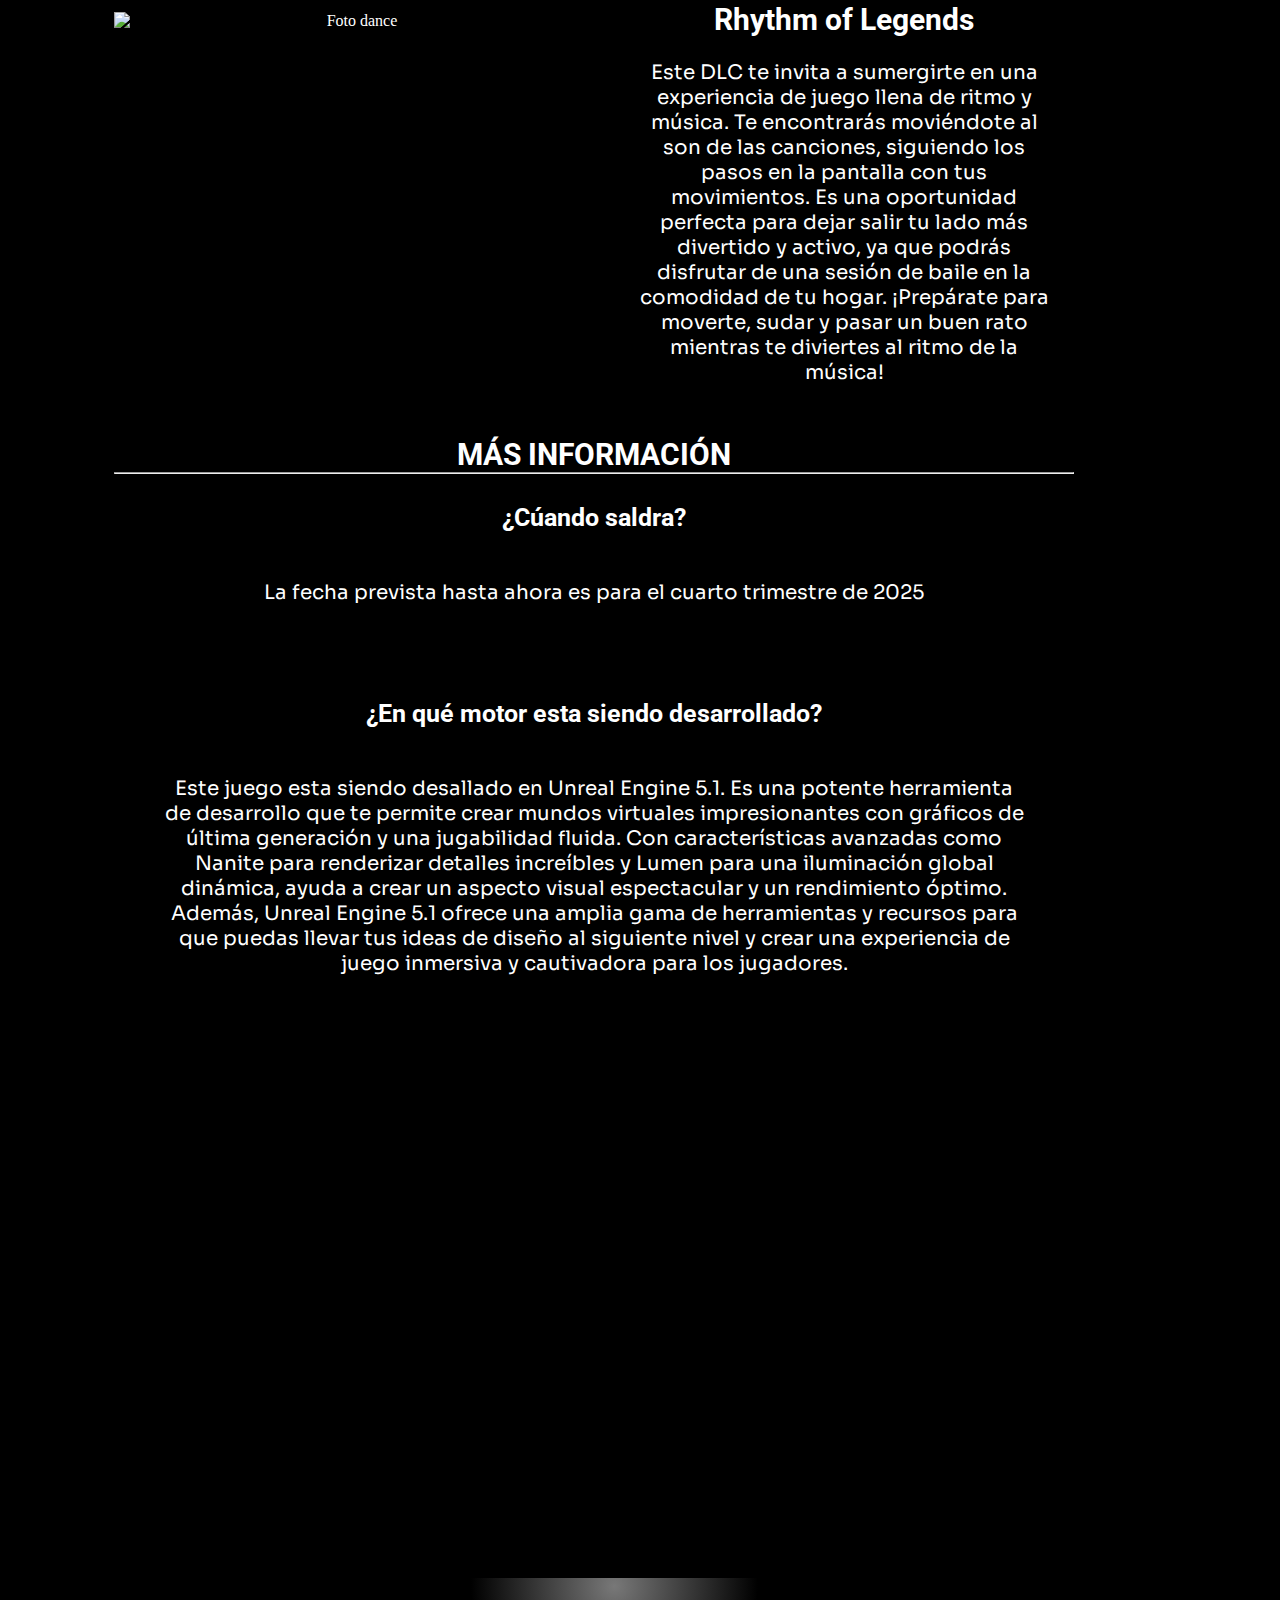
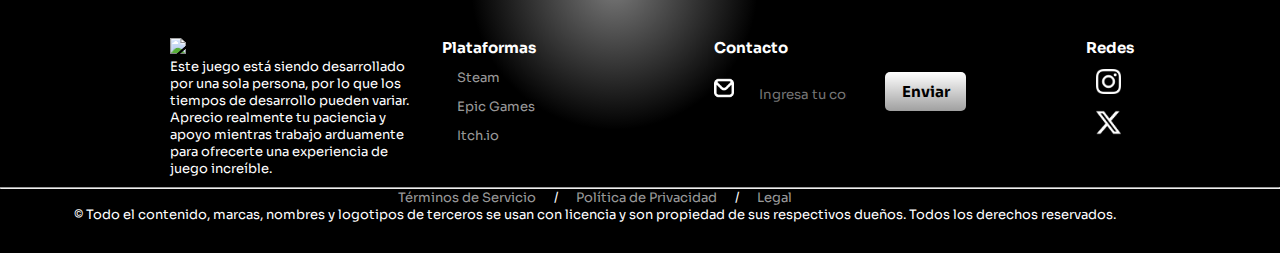
==== commit e1cb28d4: "Solucion de errores 2" ====
--- a/TP Proyecto propio/extras.html
+++ b/TP Proyecto propio/extras.html
@@ -31,7 +31,7 @@
             <h2>DLCs</h2>
             <hr>
             <div>
-                <img class="imgabout" src="/TP Proyecto propio/assets/images/ciudad 2.jpeg" alt="Foto asset ciudad Tokyo">
+                <img class="imgabout" src="/assets/images/ciudad 2.jpeg" alt="Foto asset ciudad Tokyo">
                 <h3>Expansiones Épicas: Contenido Adicional Incluido</h3>
                 <p class="parrafoabout">Sumérgete aún más en el mundo de nuestro juego con las expansiones épicas ya incorporadas. Desde nuevos desafíos 
                     y misiones hasta un modo de juego de futbol y baile. Estos DLCs te ofrecen una experiencia ampliada y enriquecida. Cada paquete 
@@ -40,7 +40,7 @@
             </div>
 
             <div class="infojuego">
-                <img class="imgabout" src="/TP Proyecto propio/assets/images/Futbol.jpeg" alt="Foto Futbol">
+                <img class="imgabout" src="/assets/images/Futbol.jpeg" alt="Foto Futbol">
                 <div class="textabout">
                     <h3>Immortal Triumph</h3>
                     <p class="parrafoabout">En el modo fútbol de tu juego, disfruta de partidos con físicas realistas y controles intuitivos. Experimenta el 
@@ -52,7 +52,7 @@
             </div>
             <br>
             <div class="infojuego">
-                <img class="imgabout2" src="/TP Proyecto propio/assets/images/dance.png" alt="Foto dance">
+                <img class="imgabout2" src="/assets/images/dance.png" alt="Foto dance">
                 <div class="textabout2">
                     <h3>Rhythm of Legends</h3>
                     <p class="parrafoabout2">Este DLC te invita a sumergirte en una experiencia de juego llena de ritmo y música. Te encontrarás moviéndote al son de las canciones, siguiendo los pasos en la pantalla con tus movimientos. Es una 
